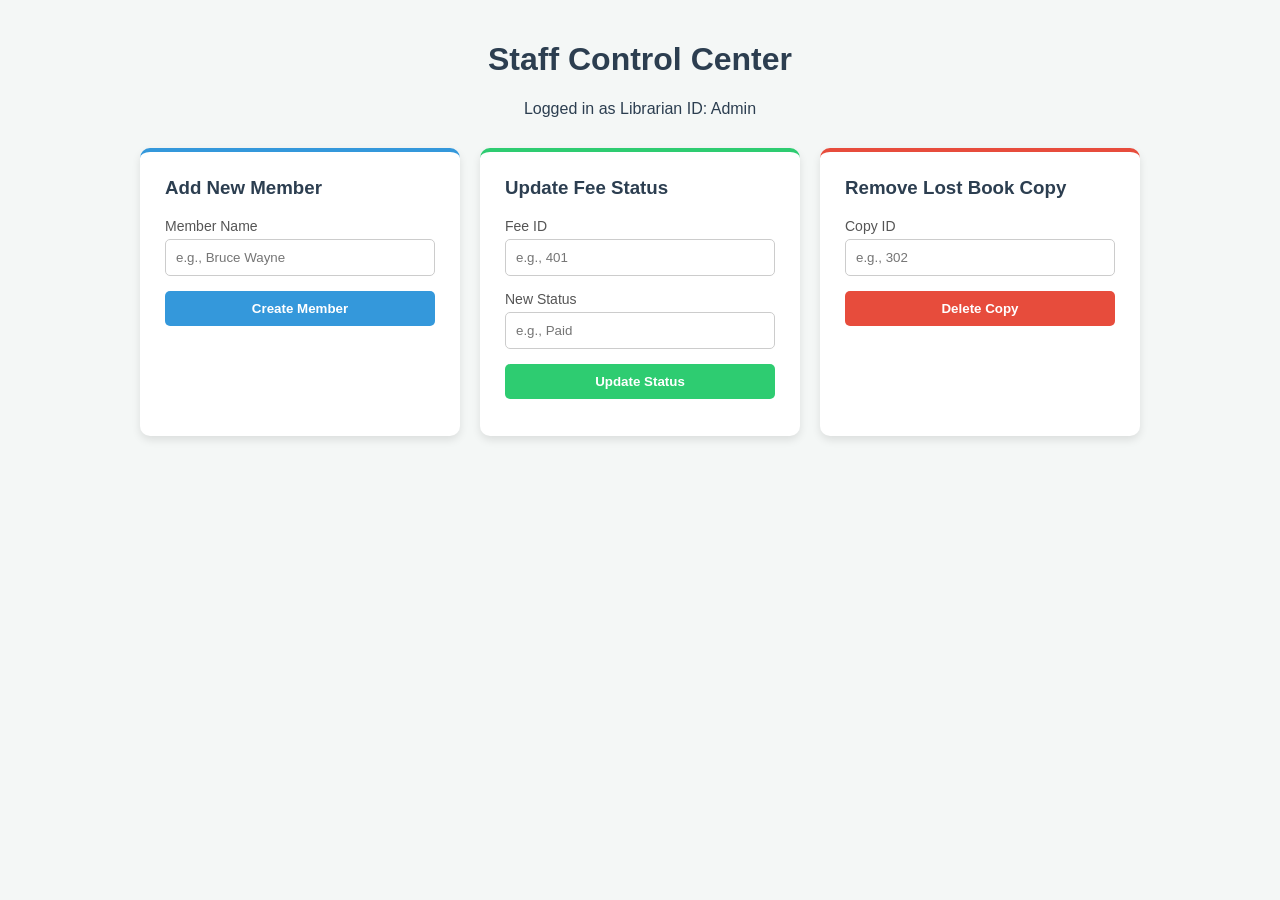
==== frontend/staff.html @ 431fc4e1 "Added frontend UI for Login, Member, and Staff" ====
<!DOCTYPE html>
<html lang="en">
<head>
    <meta charset="UTF-8">
    <meta name="viewport" content="width=device-width, initial-scale=1.0">
    <title>Staff Control Center</title>
    <style>
        body { font-family: 'Segoe UI', Tahoma, Geneva, Verdana, sans-serif; background-color: #f4f7f6; margin: 0; padding: 20px; }
        .header { text-align: center; margin-bottom: 30px; color: #2c3e50; }
        .dashboard-grid { display: grid; grid-template-columns: repeat(auto-fit, minmax(300px, 1fr)); gap: 20px; max-width: 1000px; margin: 0 auto; }
        .card { background: white; padding: 25px; border-radius: 10px; box-shadow: 0 4px 8px rgba(0,0,0,0.1); border-top: 4px solid #3498db; }
        h3 { color: #2c3e50; margin-top: 0; }
        label { font-size: 14px; color: #555; display: block; margin-bottom: 5px; }
        input { width: 100%; padding: 10px; margin-bottom: 15px; border: 1px solid #ccc; border-radius: 5px; box-sizing: border-box; }
        button { width: 100%; padding: 10px; background-color: #3498db; color: white; border: none; border-radius: 5px; cursor: pointer; font-weight: bold; }
        button.delete-btn { background-color: #e74c3c; }
        button.delete-btn:hover { background-color: #c0392b; }
        button.update-btn { background-color: #2ecc71; }
        button.update-btn:hover { background-color: #27ae60; }
        button:hover { background-color: #2980b9; }
    </style>
</head>
<body>

    <div class="header">
        <h1>Staff Control Center</h1>
        <p>Logged in as Librarian ID: <span id="staffIdDisplay"></span></p>
    </div>

    <div class="dashboard-grid">
        
        <div class="card">
            <h3>Add New Member</h3>
            <label>Member Name</label>
            <input type="text" id="newMemberName" placeholder="e.g., Bruce Wayne">
            <button onclick="createMember()">Create Member</button>
            <p id="createMsg" style="font-size: 12px; color: green; margin-top: 10px;"></p>
        </div>

        <div class="card" style="border-top-color: #2ecc71;">
            <h3>Update Fee Status</h3>
            <label>Fee ID</label>
            <input type="number" id="feeId" placeholder="e.g., 401">
            <label>New Status</label>
            <input type="text" id="feeStatus" placeholder="e.g., Paid">
            <button class="update-btn" onclick="updateFee()">Update Status</button>
            <p id="updateMsg" style="font-size: 12px; color: green; margin-top: 10px;"></p>
        </div>

        <div class="card" style="border-top-color: #e74c3c;">
            <h3>Remove Lost Book Copy</h3>
            <label>Copy ID</label>
            <input type="number" id="copyId" placeholder="e.g., 302">
            <button class="delete-btn" onclick="deleteBook()">Delete Copy</button>
            <p id="deleteMsg" style="font-size: 12px; color: red; margin-top: 10px;"></p>
        </div>

    </div>

    <script>
        // Grab the ID from the URL
        const urlParams = new URLSearchParams(window.location.search);
        document.getElementById('staffIdDisplay').innerText = urlParams.get('id') || "Admin";

        // Placeholder functions for the backend API calls
        function createMember() {
            document.getElementById('createMsg').innerText = "Simulating: Sending new member to Python backend...";
        }

        function updateFee() {
            document.getElementById('updateMsg').innerText = "Simulating: Updating fee status in database...";
        }

        function deleteBook() {
            document.getElementById('deleteMsg').innerText = "Simulating: Deleting copy from database...";
        }
    </script>

</body>
</html>
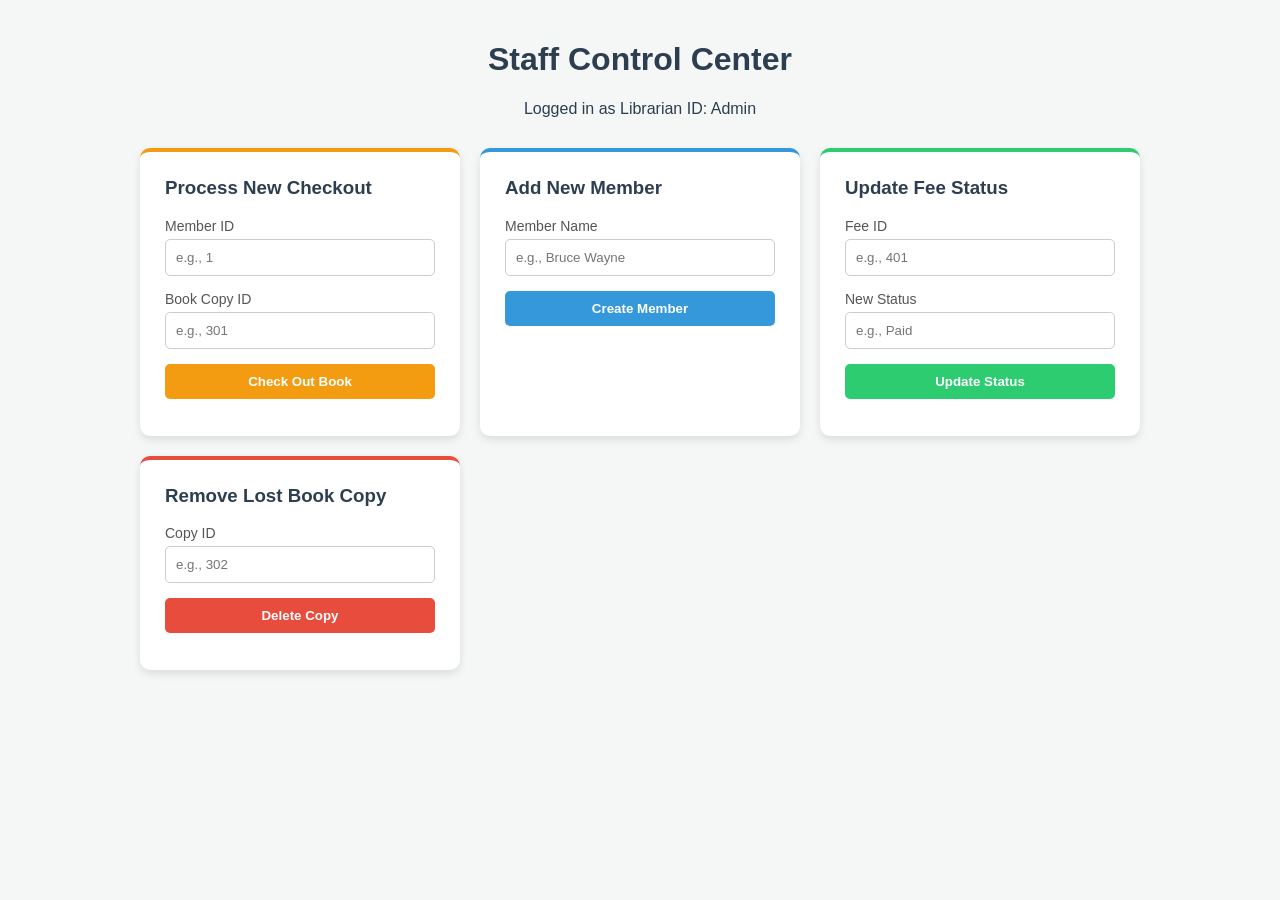
==== commit b56d5d6b: "Added Process Checkout feature to Staff Dashboard" ====
--- a/frontend/staff.html
+++ b/frontend/staff.html
@@ -28,6 +28,15 @@
     </div>
 
     <div class="dashboard-grid">
+        <div class="card" style="border-top-color: #f39c12;">
+            <h3>Process New Checkout</h3>
+            <label>Member ID</label>
+            <input type="number" id="checkoutMemberId" placeholder="e.g., 1">
+            <label>Book Copy ID</label>
+            <input type="number" id="checkoutCopyId" placeholder="e.g., 301">
+            <button style="background-color: #f39c12;" onclick="processCheckout()">Check Out Book</button>
+            <p id="checkoutMsg" style="font-size: 12px; color: orange; margin-top: 10px;"></p>
+        </div>
         
         <div class="card">
             <h3>Add New Member</h3>
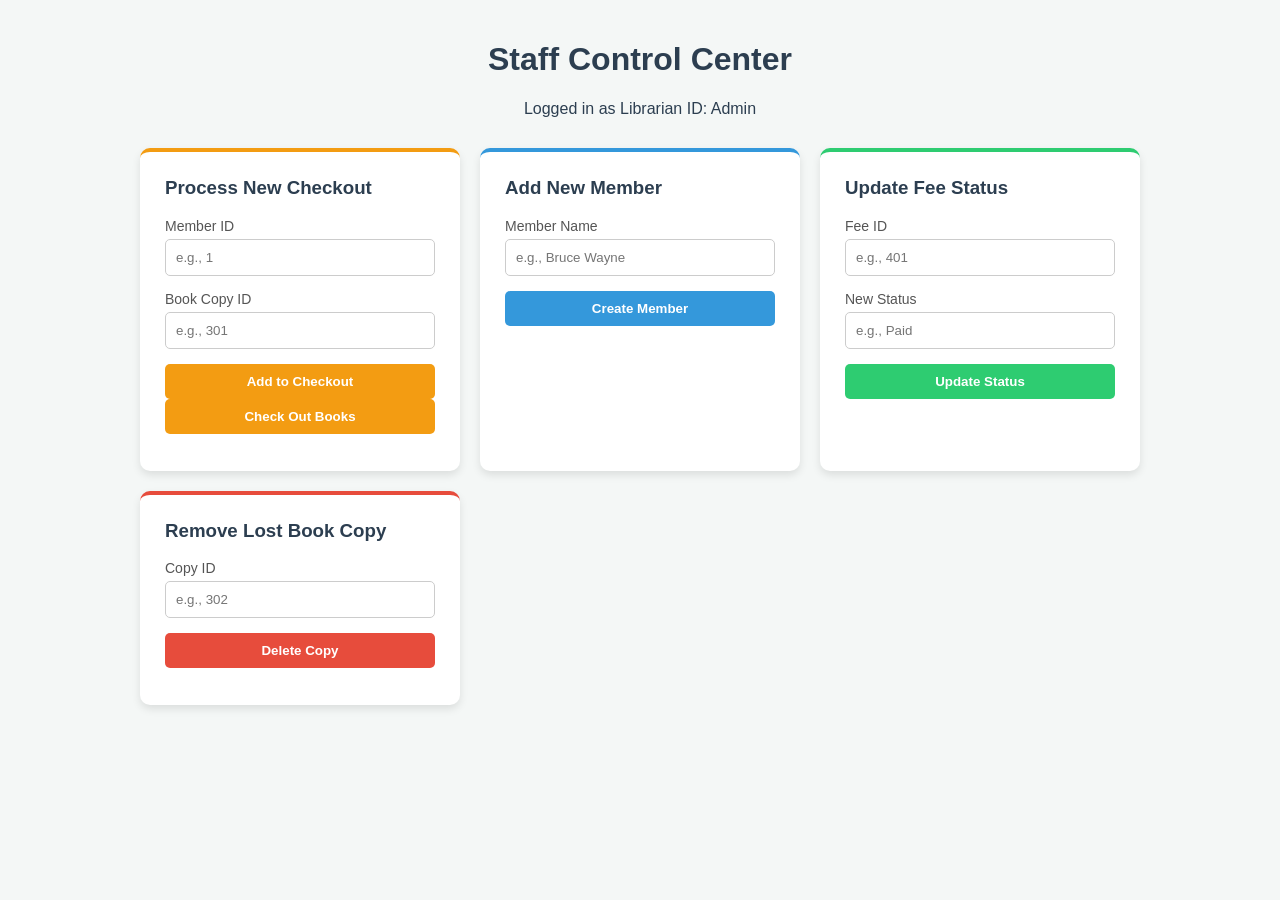
==== commit 4009d6c1: "Update checkout buttons in staff.html added button to add books to checkout, and an additional butto" ====
--- a/frontend/staff.html
+++ b/frontend/staff.html
@@ -34,7 +34,8 @@
             <input type="number" id="checkoutMemberId" placeholder="e.g., 1">
             <label>Book Copy ID</label>
             <input type="number" id="checkoutCopyId" placeholder="e.g., 301">
-            <button style="background-color: #f39c12;" onclick="processCheckout()">Check Out Book</button>
+            <button style="background-color: #f39c12;" onclick="">Add to Checkout</button>
+            <button style="background-color: #f39c12;" onclick="processCheckout()">Check Out Books</button>
             <p id="checkoutMsg" style="font-size: 12px; color: orange; margin-top: 10px;"></p>
         </div>
         
@@ -86,4 +87,4 @@
     </script>
 
 </body>
-</html>+</html>
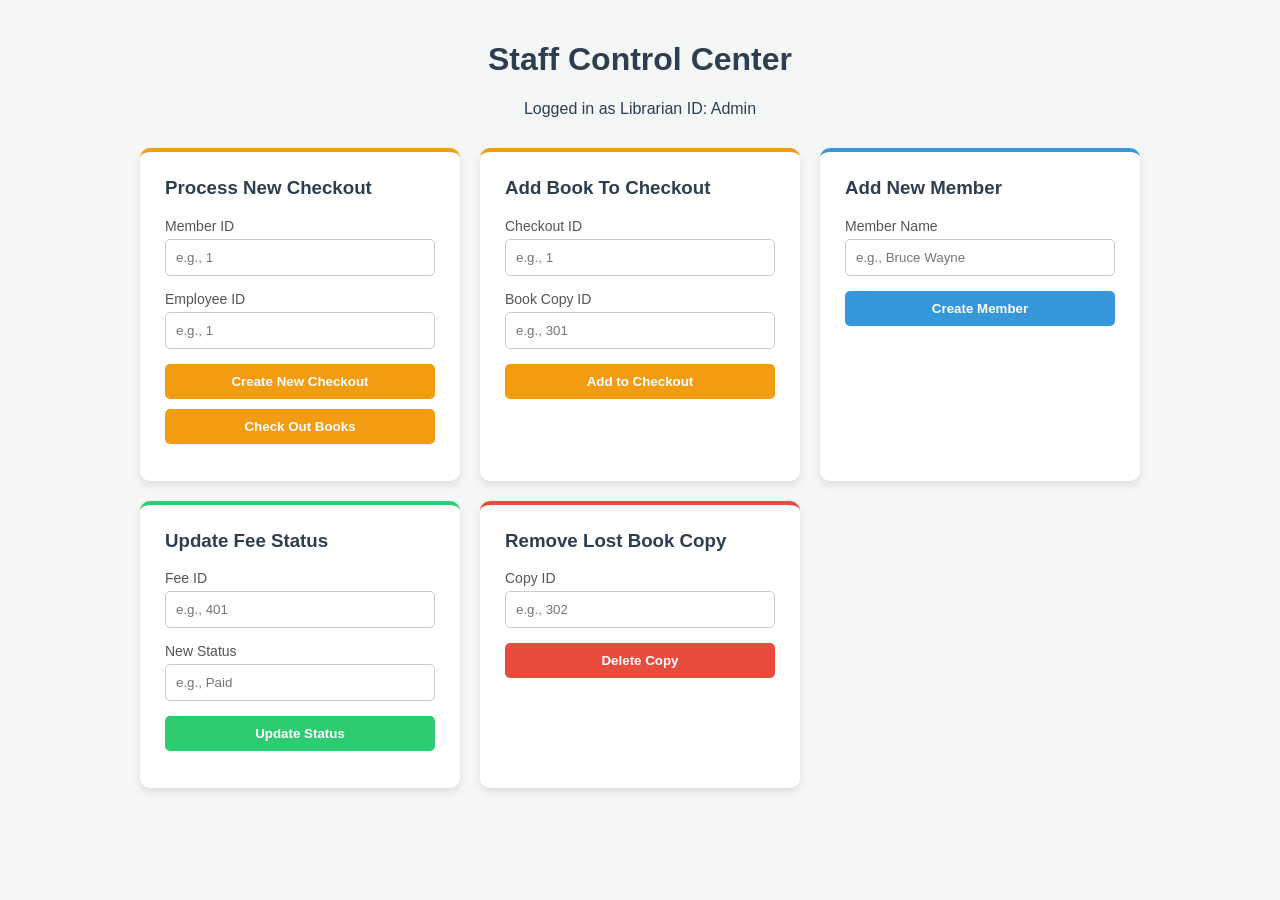
==== commit 7e561467: "Checkout UI Added a "Add Book To Checkout" section and changed the "Process New Checkout" section" ====
--- a/frontend/staff.html
+++ b/frontend/staff.html
@@ -32,11 +32,21 @@
             <h3>Process New Checkout</h3>
             <label>Member ID</label>
             <input type="number" id="checkoutMemberId" placeholder="e.g., 1">
+            <label>Employee ID</label>
+            <input type="number" id="checkoutCopyId" placeholder="e.g., 1">
+            <button style="background-color: #f39c12; margin-bottom: 10px" onclick="">Create New Checkout</button>
+            <button style="background-color: #f39c12;" onclick="processCheckout()">Check Out Books</button>
+            <p id="checkoutMsg" style="font-size: 12px; color: orange; margin-top: 10px;"></p>
+        </div>
+
+        <div class="card" style="border-top-color: #f39c12;">
+            <h3>Add Book To Checkout</h3>
+            <label>Checkout ID</label>
+            <input type="number" id="checkoutMemberId" placeholder="e.g., 1">
             <label>Book Copy ID</label>
             <input type="number" id="checkoutCopyId" placeholder="e.g., 301">
-            <button style="background-color: #f39c12;" onclick="">Add to Checkout</button>
-            <button style="background-color: #f39c12;" onclick="processCheckout()">Check Out Books</button>
-            <p id="checkoutMsg" style="font-size: 12px; color: orange; margin-top: 10px;"></p>
+            <button style="background-color: #f39c12;" onclick="processCheckout()">Add to Checkout</button>
+            <p id="checkoutItemMsg" style="font-size: 12px; color: orange; margin-top: 10px;"></p>
         </div>
         
         <div class="card">
